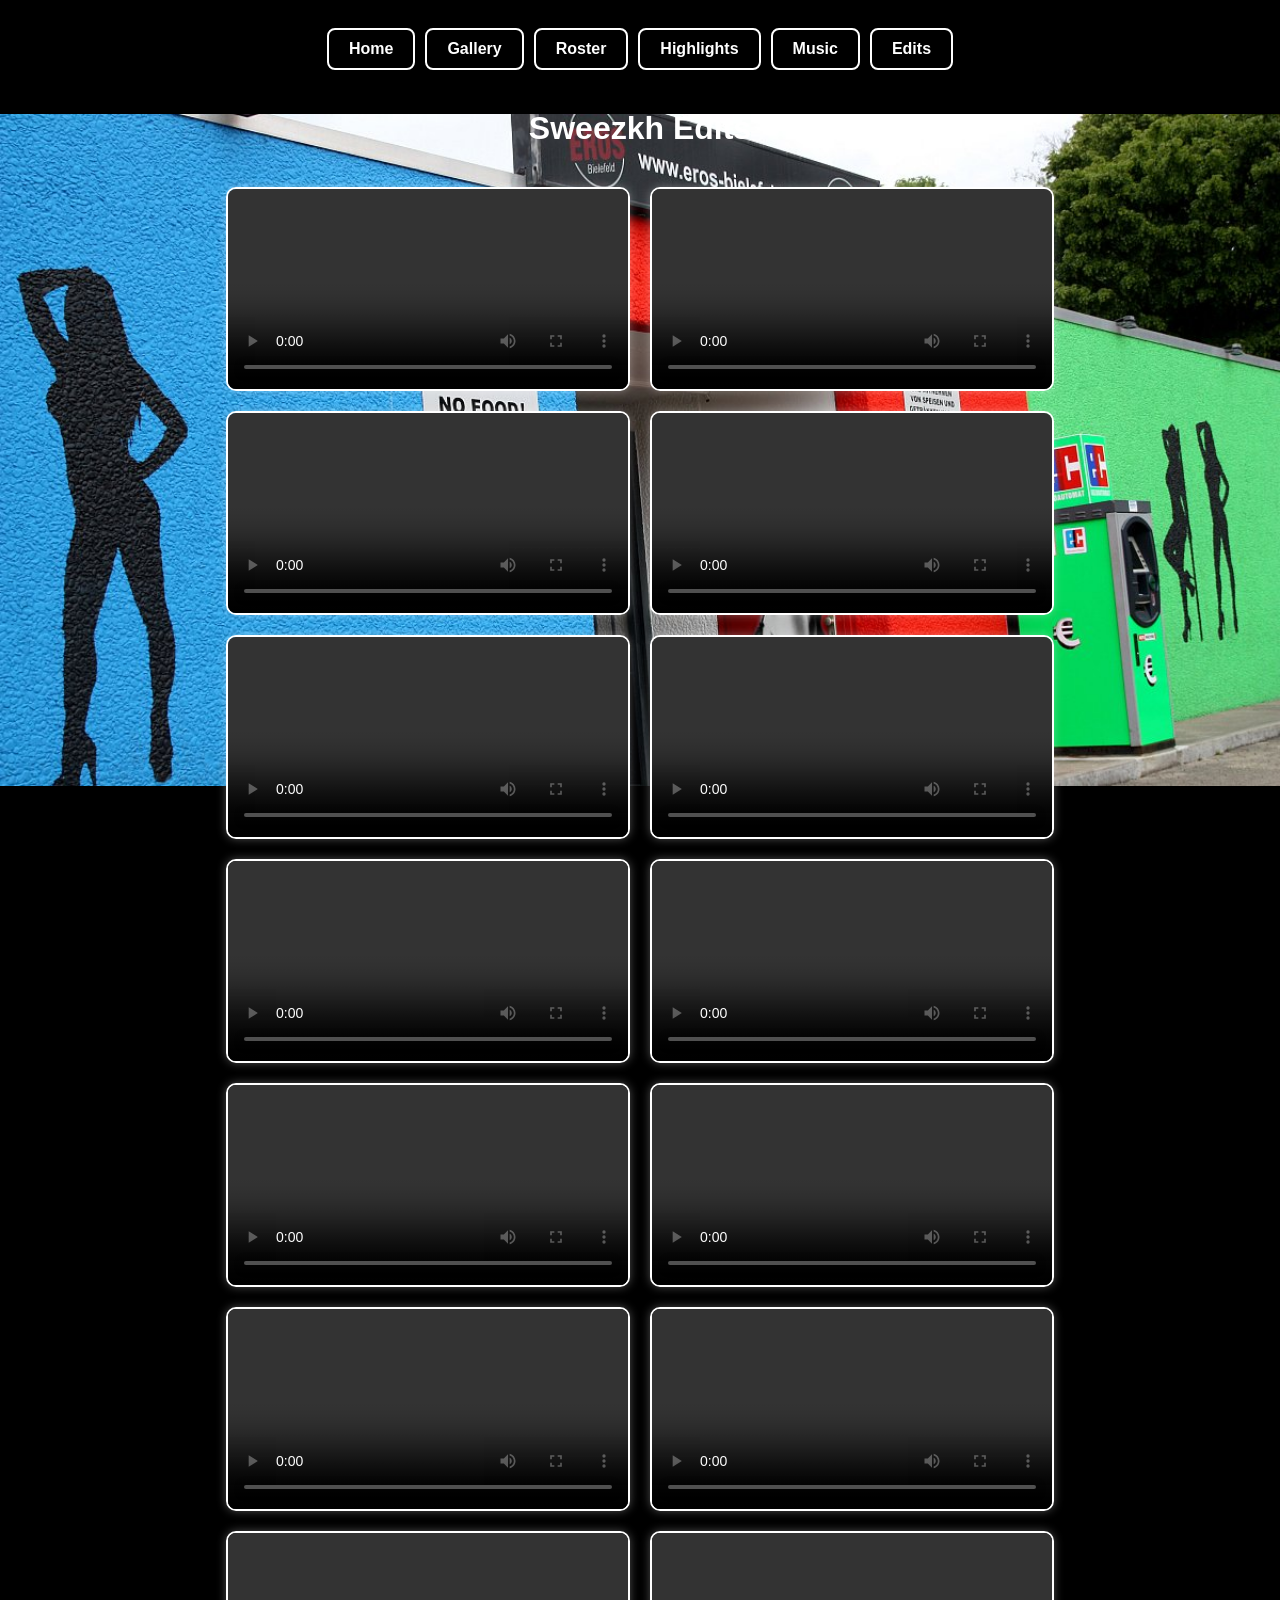
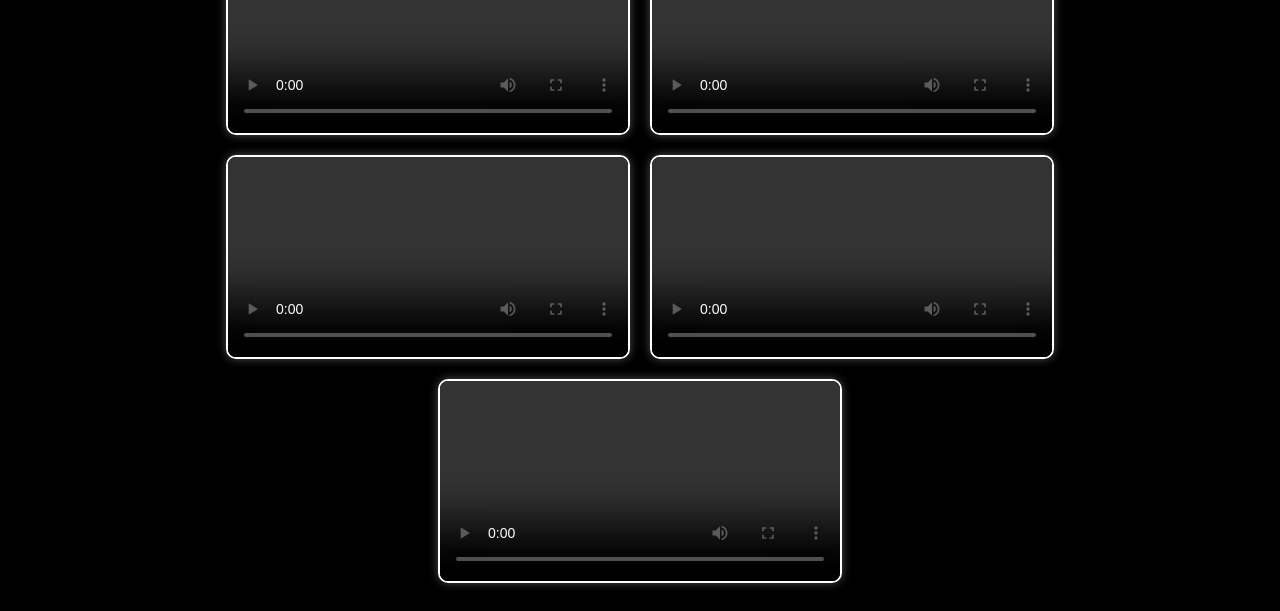
==== edits.html @ 9ac283ba "Added edits" ====
<!DOCTYPE html>
<html lang="en">
<head>
  <meta charset="UTF-8" />
  <title>Sweezkh Edits</title>
  <link rel="icon" type="image/png" href="images/favicon.png" />
  <style>
    body {
    font-family: Arial, sans-serif;
    background: url('images/bg.jpg') no-repeat center center fixed;
    background-size: contain;
    background-color: black; /* Fills the rest of the space if image doesn't cover full area */
    color: white;
    display: flex;
    flex-direction: column;
    align-items: center;
    min-height: 100vh;
    }


    nav {
      display: flex;
      justify-content: center;
      flex-wrap: wrap;
      gap: 10px;
      padding: 20px;
    }

    nav a {
      text-decoration: none;
      background-color: rgba(0, 0, 0, 0.5);
      color: white;
      padding: 10px 20px;
      border-radius: 8px;
      font-weight: bold;
      border: 2px solid white;
      transition: background-color 0.3s;
    }

    nav a:hover {
      background-color: rgba(255, 255, 255, 0.2);
    }

    h1 {
      margin: 20px;
    }

    .grid {
      display: flex;
      flex-wrap: wrap;
      justify-content: center;
      gap: 20px;
      padding: 20px;
    }

    .grid video {
      width: 100%;
      max-width: 400px;
      border-radius: 10px;
      border: 2px solid white;
      box-shadow: 0 0 10px rgba(255, 255, 255, 0.3);
    }
  </style>
</head>
<body>

  <nav>
    <a href="index.html">Home</a>
    <a href="gallery.html">Gallery</a>
    <a href="roster.html">Roster</a>
    <a href="highlights.html">Highlights</a>
    <a href="music.html">Music</a>
    <a href="edits.html" class="active">Edits</a>
  </nav>

  <h1>Sweezkh Edits</h1>

  <div class="grid">
    <video src="edits/sweezkhpeek.mp4" controls></video>
    <video src="edits/tolpi.mp4" controls></video>
    <video src="edits/train.mp4" controls></video>
    <video src="edits/uff.mp4" controls></video>
    <video src="edits/villain.mp4" controls></video>
    <video src="edits/wow.mp4" controls></video>
    <video src="edits/777.mp4" controls></video>
    <video src="edits/allah.mp4" controls></video>
    <video src="edits/aura.mp4" controls></video>
    <video src="edits/family.mp4" controls></video>
    <video src="edits/glowup.mp4" controls></video>
    <video src="edits/magic.mp4" controls></video>
    <video src="edits/memories.mp4" controls></video>
    <video src="edits/museum.mp4" controls></video>
    <video src="edits/narik.mp4" controls></video>
    <video src="edits/neozhid.mp4" controls></video>
    <video src="edits/sike.mp4" controls></video>
  </div>

</body>
</html>
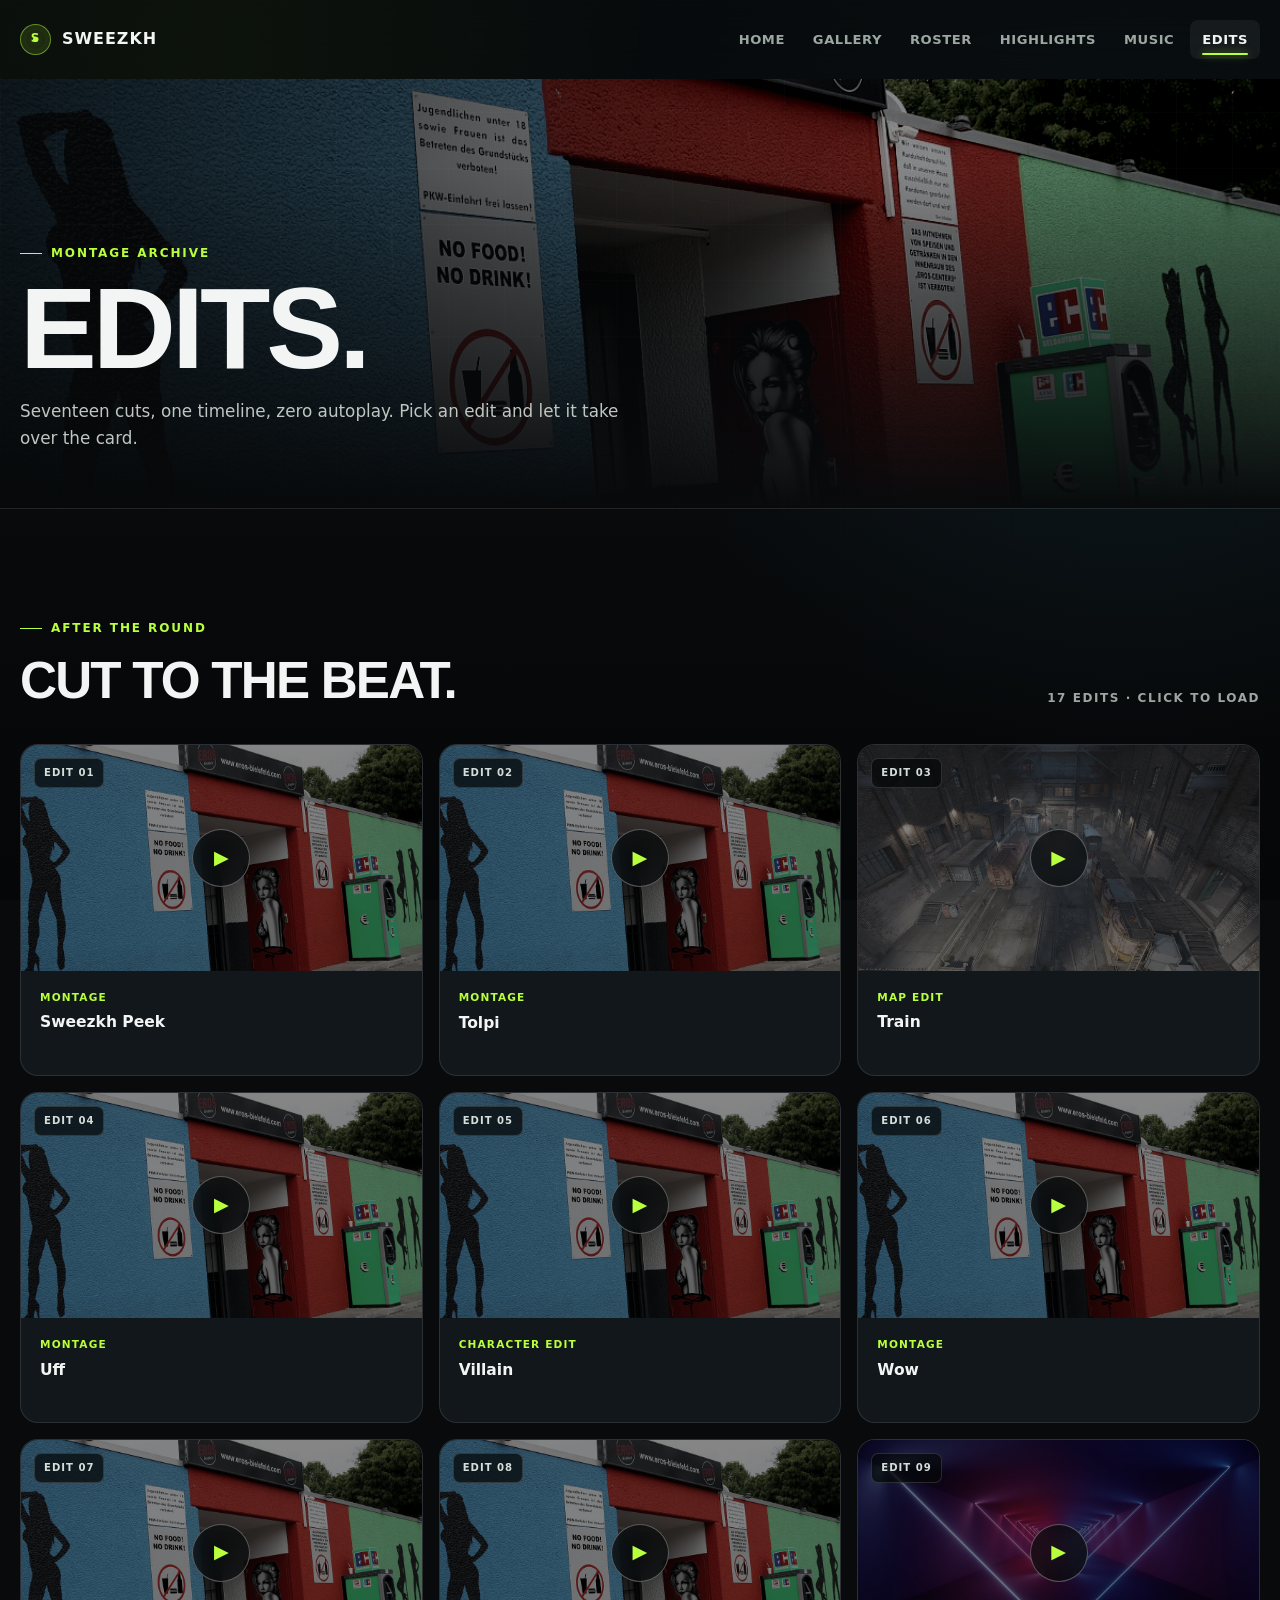
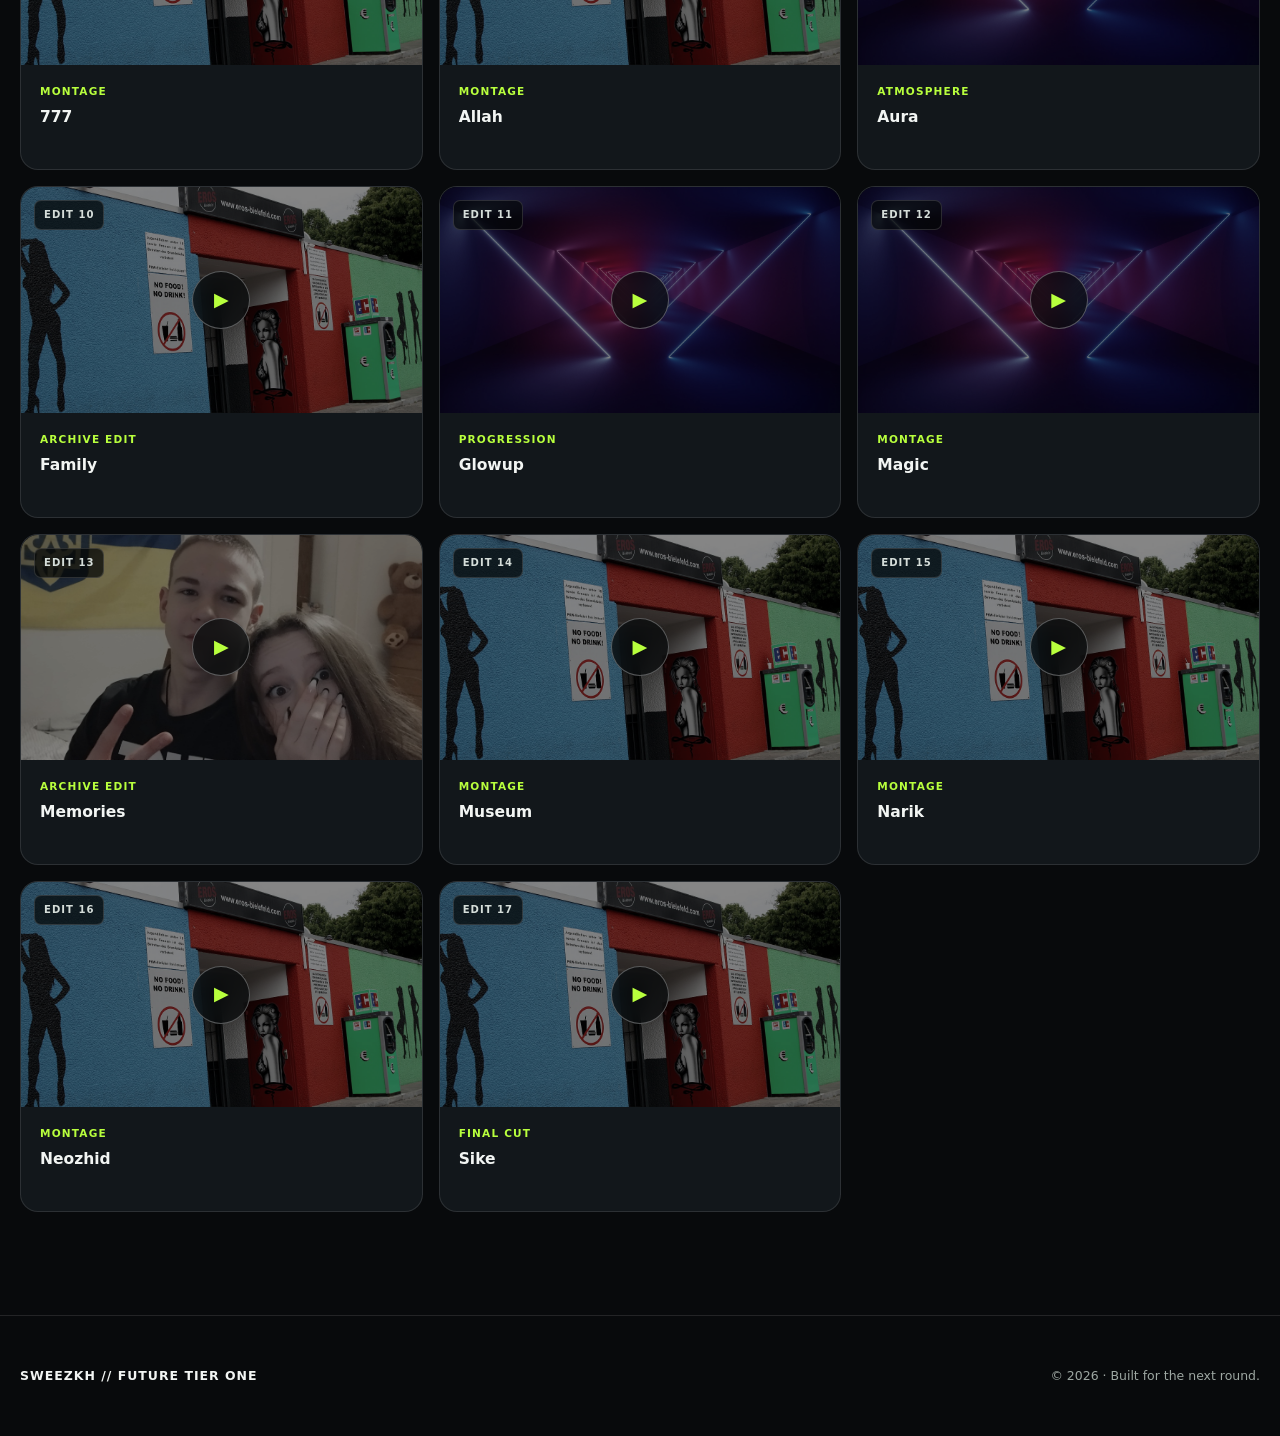
==== commit 885c7ec6: "Redesign Sweezkh website" ====
--- a/edits.html
+++ b/edits.html
@@ -1,99 +1,48 @@
-<!DOCTYPE html>
+<!doctype html>
 <html lang="en">
 <head>
-  <meta charset="UTF-8" />
-  <title>Sweezkh Edits</title>
-  <link rel="icon" type="image/png" href="images/favicon.png" />
-  <style>
-    body {
-    font-family: Arial, sans-serif;
-    background: url('images/bg.jpg') no-repeat center center fixed;
-    background-size: contain;
-    background-color: black; /* Fills the rest of the space if image doesn't cover full area */
-    color: white;
-    display: flex;
-    flex-direction: column;
-    align-items: center;
-    min-height: 100vh;
-    }
+  <meta charset="utf-8">
+  <meta name="viewport" content="width=device-width, initial-scale=1">
+  <title>Edits — Sweezkh</title>
+  <meta name="description" content="The Sweezkh montage archive: seventeen CS2 and lifestyle edits, loaded only when you press play.">
+  <meta name="theme-color" content="#080a0c">
+  <meta property="og:type" content="website"><meta property="og:title" content="Edits — Sweezkh"><meta property="og:description" content="The montage archive, cut with its own rhythm."><meta property="og:url" content="https://sweezkh.pp.ua/edits.html"><meta property="og:image" content="https://sweezkh.pp.ua/images/bg.jpg">
+  <link rel="canonical" href="https://sweezkh.pp.ua/edits.html">
+  <link rel="icon" type="image/png" href="images/favicon.png">
+  <link rel="stylesheet" href="assets/css/styles.css">
+  <script src="assets/js/main.js" defer></script>
+</head>
+<body data-page="edits">
+  <a class="skip-link" href="#main-content">Skip to content</a>
+  <header class="site-header"><nav class="nav-shell" aria-label="Primary navigation"><a class="brand" href="index.html" aria-label="Sweezkh home"><span class="brand-mark" aria-hidden="true">S</span><span>Sweezkh</span></a><button class="menu-toggle" type="button" aria-expanded="false" aria-controls="primary-menu" aria-label="Toggle navigation"><span></span><span></span><span></span></button><ul class="nav-links" id="primary-menu"><li><a href="index.html">Home</a></li><li><a href="gallery.html">Gallery</a></li><li><a href="roster.html">Roster</a></li><li><a href="highlights.html">Highlights</a></li><li><a href="music.html">Music</a></li><li><a href="edits.html" aria-current="page">Edits</a></li></ul></nav></header>
 
-
-    nav {
-      display: flex;
-      justify-content: center;
-      flex-wrap: wrap;
-      gap: 10px;
-      padding: 20px;
-    }
-
-    nav a {
-      text-decoration: none;
-      background-color: rgba(0, 0, 0, 0.5);
-      color: white;
-      padding: 10px 20px;
-      border-radius: 8px;
-      font-weight: bold;
-      border: 2px solid white;
-      transition: background-color 0.3s;
-    }
-
-    nav a:hover {
-      background-color: rgba(255, 255, 255, 0.2);
-    }
-
-    h1 {
-      margin: 20px;
-    }
-
-    .grid {
-      display: flex;
-      flex-wrap: wrap;
-      justify-content: center;
-      gap: 20px;
-      padding: 20px;
-    }
-
-    .grid video {
-      width: 100%;
-      max-width: 400px;
-      border-radius: 10px;
-      border: 2px solid white;
-      box-shadow: 0 0 10px rgba(255, 255, 255, 0.3);
-    }
-  </style>
-</head>
-<body>
-
-  <nav>
-    <a href="index.html">Home</a>
-    <a href="gallery.html">Gallery</a>
-    <a href="roster.html">Roster</a>
-    <a href="highlights.html">Highlights</a>
-    <a href="music.html">Music</a>
-    <a href="edits.html" class="active">Edits</a>
-  </nav>
-
-  <h1>Sweezkh Edits</h1>
-
-  <div class="grid">
-    <video src="edits/sweezkhpeek.mp4" controls></video>
-    <video src="edits/tolpi.mp4" controls></video>
-    <video src="edits/train.mp4" controls></video>
-    <video src="edits/uff.mp4" controls></video>
-    <video src="edits/villain.mp4" controls></video>
-    <video src="edits/wow.mp4" controls></video>
-    <video src="edits/777.mp4" controls></video>
-    <video src="edits/allah.mp4" controls></video>
-    <video src="edits/aura.mp4" controls></video>
-    <video src="edits/family.mp4" controls></video>
-    <video src="edits/glowup.mp4" controls></video>
-    <video src="edits/magic.mp4" controls></video>
-    <video src="edits/memories.mp4" controls></video>
-    <video src="edits/museum.mp4" controls></video>
-    <video src="edits/narik.mp4" controls></video>
-    <video src="edits/neozhid.mp4" controls></video>
-    <video src="edits/sike.mp4" controls></video>
-  </div>
-
+  <main id="main-content">
+    <header class="page-hero"><div class="page-hero-inner reveal"><p class="eyebrow">Montage archive</p><h1 class="page-title">Edits.</h1><p class="page-summary">Seventeen cuts, one timeline, zero autoplay. Pick an edit and let it take over the card.</p></div></header>
+    <section class="section">
+      <div class="container">
+        <div class="section-topline reveal"><div><p class="eyebrow">After the round</p><h2>Cut to the beat.</h2></div><span class="count-label">17 edits · click to load</span></div>
+        <div class="media-grid reveal">
+          <article class="media-card"><button class="video-launch" type="button" data-video="edits/sweezkhpeek.mp4" aria-label="Play Sweezkh Peek"><img src="images/bg.jpg" alt="Sweezkh edit preview" width="1200" height="630" loading="lazy"><span class="video-label">Edit 01</span><span class="play-icon" aria-hidden="true">▶</span></button><div class="media-meta"><span>Montage</span><h2>Sweezkh Peek</h2></div></article>
+          <article class="media-card"><button class="video-launch" type="button" data-video="edits/tolpi.mp4" aria-label="Play Tolpi"><img src="images/bg.jpg" alt="Sweezkh edit preview" width="1200" height="630" loading="lazy"><span class="video-label">Edit 02</span><span class="play-icon" aria-hidden="true">▶</span></button><div class="media-meta"><span>Montage</span><h2>Tolpi</h2></div></article>
+          <article class="media-card"><button class="video-launch" type="button" data-video="edits/train.mp4" aria-label="Play Train"><img src="images/train.png" alt="Train map edit preview" width="1600" height="900" loading="lazy"><span class="video-label">Edit 03</span><span class="play-icon" aria-hidden="true">▶</span></button><div class="media-meta"><span>Map edit</span><h2>Train</h2></div></article>
+          <article class="media-card"><button class="video-launch" type="button" data-video="edits/uff.mp4" aria-label="Play Uff"><img src="images/bg.jpg" alt="Sweezkh edit preview" width="1200" height="630" loading="lazy"><span class="video-label">Edit 04</span><span class="play-icon" aria-hidden="true">▶</span></button><div class="media-meta"><span>Montage</span><h2>Uff</h2></div></article>
+          <article class="media-card"><button class="video-launch" type="button" data-video="edits/villain.mp4" aria-label="Play Villain"><img src="images/bg.jpg" alt="Sweezkh edit preview" width="1200" height="630" loading="lazy"><span class="video-label">Edit 05</span><span class="play-icon" aria-hidden="true">▶</span></button><div class="media-meta"><span>Character edit</span><h2>Villain</h2></div></article>
+          <article class="media-card"><button class="video-launch" type="button" data-video="edits/wow.mp4" aria-label="Play Wow"><img src="images/bg.jpg" alt="Sweezkh edit preview" width="1200" height="630" loading="lazy"><span class="video-label">Edit 06</span><span class="play-icon" aria-hidden="true">▶</span></button><div class="media-meta"><span>Montage</span><h2>Wow</h2></div></article>
+          <article class="media-card"><button class="video-launch" type="button" data-video="edits/777.mp4" aria-label="Play 777"><img src="images/bg.jpg" alt="Sweezkh edit preview" width="1200" height="630" loading="lazy"><span class="video-label">Edit 07</span><span class="play-icon" aria-hidden="true">▶</span></button><div class="media-meta"><span>Montage</span><h2>777</h2></div></article>
+          <article class="media-card"><button class="video-launch" type="button" data-video="edits/allah.mp4" aria-label="Play Allah"><img src="images/bg.jpg" alt="Sweezkh edit preview" width="1200" height="630" loading="lazy"><span class="video-label">Edit 08</span><span class="play-icon" aria-hidden="true">▶</span></button><div class="media-meta"><span>Montage</span><h2>Allah</h2></div></article>
+          <article class="media-card"><button class="video-launch" type="button" data-video="edits/aura.mp4" aria-label="Play Aura"><img src="images/neon.jpg" alt="Neon edit preview" width="2560" height="1440" loading="lazy"><span class="video-label">Edit 09</span><span class="play-icon" aria-hidden="true">▶</span></button><div class="media-meta"><span>Atmosphere</span><h2>Aura</h2></div></article>
+          <article class="media-card"><button class="video-launch" type="button" data-video="edits/family.mp4" aria-label="Play Family"><img src="images/bg.jpg" alt="Sweezkh edit preview" width="1200" height="630" loading="lazy"><span class="video-label">Edit 10</span><span class="play-icon" aria-hidden="true">▶</span></button><div class="media-meta"><span>Archive edit</span><h2>Family</h2></div></article>
+          <article class="media-card"><button class="video-launch" type="button" data-video="edits/glowup.mp4" aria-label="Play Glowup"><img src="images/neon.jpg" alt="Neon edit preview" width="2560" height="1440" loading="lazy"><span class="video-label">Edit 11</span><span class="play-icon" aria-hidden="true">▶</span></button><div class="media-meta"><span>Progression</span><h2>Glowup</h2></div></article>
+          <article class="media-card"><button class="video-launch" type="button" data-video="edits/magic.mp4" aria-label="Play Magic"><img src="images/neon.jpg" alt="Neon edit preview" width="2560" height="1440" loading="lazy"><span class="video-label">Edit 12</span><span class="play-icon" aria-hidden="true">▶</span></button><div class="media-meta"><span>Montage</span><h2>Magic</h2></div></article>
+          <article class="media-card"><button class="video-launch" type="button" data-video="edits/memories.mp4" aria-label="Play Memories"><img src="images/sweezkh.jpg" alt="Sweezkh memories edit preview" width="4608" height="2072" loading="lazy"><span class="video-label">Edit 13</span><span class="play-icon" aria-hidden="true">▶</span></button><div class="media-meta"><span>Archive edit</span><h2>Memories</h2></div></article>
+          <article class="media-card"><button class="video-launch" type="button" data-video="edits/museum.mp4" aria-label="Play Museum"><img src="images/bg.jpg" alt="Sweezkh edit preview" width="1200" height="630" loading="lazy"><span class="video-label">Edit 14</span><span class="play-icon" aria-hidden="true">▶</span></button><div class="media-meta"><span>Montage</span><h2>Museum</h2></div></article>
+          <article class="media-card"><button class="video-launch" type="button" data-video="edits/narik.mp4" aria-label="Play Narik"><img src="images/bg.jpg" alt="Sweezkh edit preview" width="1200" height="630" loading="lazy"><span class="video-label">Edit 15</span><span class="play-icon" aria-hidden="true">▶</span></button><div class="media-meta"><span>Montage</span><h2>Narik</h2></div></article>
+          <article class="media-card"><button class="video-launch" type="button" data-video="edits/neozhid.mp4" aria-label="Play Neozhid"><img src="images/bg.jpg" alt="Sweezkh edit preview" width="1200" height="630" loading="lazy"><span class="video-label">Edit 16</span><span class="play-icon" aria-hidden="true">▶</span></button><div class="media-meta"><span>Montage</span><h2>Neozhid</h2></div></article>
+          <article class="media-card"><button class="video-launch" type="button" data-video="edits/sike.mp4" aria-label="Play Sike"><img src="images/bg.jpg" alt="Sweezkh edit preview" width="1200" height="630" loading="lazy"><span class="video-label">Edit 17</span><span class="play-icon" aria-hidden="true">▶</span></button><div class="media-meta"><span>Final cut</span><h2>Sike</h2></div></article>
+        </div>
+      </div>
+    </section>
+  </main>
+  <footer class="site-footer"><div class="footer-inner"><span class="footer-tag">Sweezkh // Future tier one</span><span>© <span data-year>2026</span> · Built for the next round.</span></div></footer>
 </body>
 </html>
--- a/assets/css/styles.css
+++ b/assets/css/styles.css
@@ -0,0 +1,1542 @@
+:root {
+  --bg: #080a0c;
+  --bg-elevated: #0f1317;
+  --panel: rgba(16, 21, 25, 0.78);
+  --panel-solid: #12171b;
+  --text: #f2f5f3;
+  --muted: #9da7a2;
+  --line: rgba(255, 255, 255, 0.11);
+  --accent: #b8ff3d;
+  --accent-strong: #d3ff82;
+  --cyan: #52d8ff;
+  --danger: #ff5c68;
+  --radius-sm: 10px;
+  --radius: 18px;
+  --radius-lg: 28px;
+  --shadow: 0 24px 80px rgba(0, 0, 0, 0.36);
+  --max-width: 1240px;
+  --header-height: 78px;
+}
+
+*,
+*::before,
+*::after {
+  box-sizing: border-box;
+}
+
+html {
+  color-scheme: dark;
+  scroll-behavior: smooth;
+  scrollbar-color: var(--accent) var(--bg);
+}
+
+body {
+  margin: 0;
+  min-width: 0;
+  min-height: 100vh;
+  overflow-x: hidden;
+  background: var(--bg);
+  color: var(--text);
+  font-family: Inter, ui-sans-serif, system-ui, -apple-system, BlinkMacSystemFont, "Segoe UI", sans-serif;
+  line-height: 1.6;
+  text-rendering: optimizeLegibility;
+}
+
+body::before {
+  position: fixed;
+  inset: 0;
+  z-index: -2;
+  background:
+    radial-gradient(circle at 16% 5%, rgba(184, 255, 61, 0.12), transparent 28rem),
+    radial-gradient(circle at 88% 30%, rgba(82, 216, 255, 0.08), transparent 31rem),
+    linear-gradient(180deg, #0b0e10 0%, #080a0c 55%, #050607 100%);
+  content: "";
+}
+
+body::after {
+  position: fixed;
+  inset: 0;
+  z-index: -1;
+  pointer-events: none;
+  background-image:
+    linear-gradient(rgba(255, 255, 255, 0.018) 1px, transparent 1px),
+    linear-gradient(90deg, rgba(255, 255, 255, 0.018) 1px, transparent 1px);
+  background-size: 56px 56px;
+  mask-image: linear-gradient(to bottom, black, transparent 85%);
+  content: "";
+}
+
+img,
+video,
+iframe {
+  display: block;
+  max-width: 100%;
+}
+
+button,
+a {
+  -webkit-tap-highlight-color: transparent;
+}
+
+button,
+input {
+  font: inherit;
+}
+
+button {
+  color: inherit;
+}
+
+a {
+  color: inherit;
+}
+
+::selection {
+  background: var(--accent);
+  color: #081000;
+}
+
+:focus-visible {
+  outline: 3px solid var(--accent);
+  outline-offset: 4px;
+}
+
+.skip-link {
+  position: fixed;
+  top: 10px;
+  left: 10px;
+  z-index: 1000;
+  padding: 10px 14px;
+  border-radius: var(--radius-sm);
+  background: var(--accent);
+  color: #071000;
+  font-weight: 800;
+  transform: translateY(-150%);
+}
+
+.skip-link:focus {
+  transform: translateY(0);
+}
+
+.site-header {
+  position: sticky;
+  top: 0;
+  z-index: 100;
+  border-bottom: 1px solid transparent;
+  background: rgba(8, 10, 12, 0.72);
+  backdrop-filter: blur(18px) saturate(1.35);
+  transition: border-color 180ms ease, background-color 180ms ease;
+}
+
+.site-header.is-scrolled {
+  border-bottom-color: var(--line);
+  background: rgba(8, 10, 12, 0.92);
+}
+
+.nav-shell {
+  width: min(calc(100% - 32px), var(--max-width));
+  min-height: var(--header-height);
+  margin: 0 auto;
+  display: flex;
+  align-items: center;
+  justify-content: space-between;
+  gap: 28px;
+}
+
+.brand {
+  display: inline-flex;
+  align-items: center;
+  gap: 11px;
+  text-decoration: none;
+  font-size: 1rem;
+  font-weight: 900;
+  letter-spacing: 0.06em;
+  text-transform: uppercase;
+  white-space: nowrap;
+}
+
+.brand-mark {
+  position: relative;
+  width: 31px;
+  aspect-ratio: 1;
+  display: grid;
+  place-items: center;
+  border: 1px solid rgba(184, 255, 61, 0.5);
+  border-radius: 50%;
+  background: rgba(184, 255, 61, 0.08);
+  color: var(--accent);
+  box-shadow: inset 0 0 0 5px rgba(184, 255, 61, 0.04);
+  font-size: 0.75rem;
+}
+
+.brand-mark::after {
+  position: absolute;
+  width: 5px;
+  height: 5px;
+  border-radius: 50%;
+  background: var(--accent);
+  box-shadow: 0 0 14px var(--accent);
+  content: "";
+}
+
+.nav-links {
+  display: flex;
+  align-items: center;
+  gap: 4px;
+  margin: 0;
+  padding: 0;
+  list-style: none;
+}
+
+.nav-links a {
+  position: relative;
+  display: block;
+  padding: 9px 12px;
+  border-radius: 8px;
+  color: var(--muted);
+  font-size: 0.82rem;
+  font-weight: 750;
+  letter-spacing: 0.04em;
+  text-decoration: none;
+  text-transform: uppercase;
+  transition: color 160ms ease, background-color 160ms ease;
+}
+
+.nav-links a:hover,
+.nav-links a[aria-current="page"] {
+  background: rgba(255, 255, 255, 0.055);
+  color: var(--text);
+}
+
+.nav-links a[aria-current="page"]::after {
+  position: absolute;
+  right: 12px;
+  bottom: 4px;
+  left: 12px;
+  height: 2px;
+  border-radius: 99px;
+  background: var(--accent);
+  box-shadow: 0 0 9px rgba(184, 255, 61, 0.55);
+  content: "";
+}
+
+.menu-toggle {
+  display: none;
+  width: 44px;
+  height: 44px;
+  padding: 0;
+  border: 1px solid var(--line);
+  border-radius: 12px;
+  background: rgba(255, 255, 255, 0.04);
+  cursor: pointer;
+}
+
+.menu-toggle span {
+  display: block;
+  width: 18px;
+  height: 2px;
+  margin: 4px auto;
+  border-radius: 4px;
+  background: currentColor;
+  transition: transform 180ms ease, opacity 180ms ease;
+}
+
+.menu-toggle[aria-expanded="true"] span:first-child {
+  transform: translateY(6px) rotate(45deg);
+}
+
+.menu-toggle[aria-expanded="true"] span:nth-child(2) {
+  opacity: 0;
+}
+
+.menu-toggle[aria-expanded="true"] span:last-child {
+  transform: translateY(-6px) rotate(-45deg);
+}
+
+main {
+  min-height: calc(100vh - var(--header-height));
+}
+
+.container {
+  width: min(calc(100% - 32px), var(--max-width));
+  margin-inline: auto;
+}
+
+.section {
+  padding-block: clamp(64px, 8vw, 112px);
+}
+
+.section--tight {
+  padding-block: clamp(46px, 6vw, 76px);
+}
+
+.eyebrow {
+  display: inline-flex;
+  align-items: center;
+  gap: 9px;
+  margin: 0 0 16px;
+  color: var(--accent);
+  font-size: 0.75rem;
+  font-weight: 850;
+  letter-spacing: 0.16em;
+  text-transform: uppercase;
+}
+
+.eyebrow::before {
+  width: 22px;
+  height: 1px;
+  background: currentColor;
+  content: "";
+}
+
+h1,
+h2,
+h3,
+p {
+  margin-top: 0;
+}
+
+h1,
+h2,
+h3 {
+  line-height: 1.05;
+}
+
+h1,
+h2 {
+  font-family: "Arial Narrow", "Roboto Condensed", Impact, sans-serif;
+  font-weight: 900;
+  letter-spacing: -0.035em;
+  text-transform: uppercase;
+}
+
+h2 {
+  margin-bottom: 20px;
+  font-size: clamp(2.2rem, 5vw, 4.8rem);
+}
+
+h3 {
+  margin-bottom: 10px;
+  font-size: 1.15rem;
+}
+
+.lede {
+  max-width: 680px;
+  margin-bottom: 0;
+  color: var(--muted);
+  font-size: clamp(1rem, 1.7vw, 1.2rem);
+}
+
+.button {
+  display: inline-flex;
+  min-height: 48px;
+  align-items: center;
+  justify-content: center;
+  gap: 9px;
+  padding: 12px 18px;
+  border: 1px solid var(--accent);
+  border-radius: 11px;
+  background: var(--accent);
+  color: #071000;
+  font-size: 0.83rem;
+  font-weight: 850;
+  letter-spacing: 0.055em;
+  text-decoration: none;
+  text-transform: uppercase;
+  transition: transform 170ms ease, box-shadow 170ms ease, background-color 170ms ease;
+}
+
+.button:hover {
+  box-shadow: 0 10px 35px rgba(184, 255, 61, 0.2);
+  transform: translateY(-2px);
+}
+
+.button--ghost {
+  border-color: var(--line);
+  background: rgba(255, 255, 255, 0.035);
+  color: var(--text);
+}
+
+.button--ghost:hover {
+  border-color: rgba(255, 255, 255, 0.28);
+  box-shadow: none;
+}
+
+.hero {
+  position: relative;
+  min-height: min(840px, calc(100vh - var(--header-height)));
+  display: grid;
+  align-items: end;
+  overflow: hidden;
+}
+
+.hero::before {
+  position: absolute;
+  inset: 0;
+  z-index: -2;
+  background:
+    linear-gradient(90deg, rgba(5, 7, 8, 0.93) 0%, rgba(5, 7, 8, 0.63) 48%, rgba(5, 7, 8, 0.24) 78%),
+    linear-gradient(0deg, var(--bg) 0%, transparent 40%),
+    url("../../images/neon.jpg") center 36% / cover no-repeat;
+  filter: saturate(0.65) contrast(1.07);
+  content: "";
+}
+
+.hero::after {
+  position: absolute;
+  inset: auto 0 0;
+  z-index: -1;
+  height: 45%;
+  background: linear-gradient(transparent, var(--bg));
+  content: "";
+}
+
+.hero-inner {
+  width: min(calc(100% - 32px), var(--max-width));
+  margin: 0 auto;
+  padding: clamp(78px, 12vw, 160px) 0 58px;
+}
+
+.hero-grid {
+  display: grid;
+  grid-template-columns: minmax(0, 1fr) minmax(270px, 340px);
+  align-items: end;
+  gap: clamp(40px, 7vw, 100px);
+}
+
+.hero-title {
+  max-width: 840px;
+  margin: 0 0 25px;
+  font-size: clamp(4.1rem, 11vw, 10rem);
+  line-height: 0.76;
+}
+
+.hero-title .outline {
+  display: block;
+  color: transparent;
+  -webkit-text-stroke: 1px rgba(255, 255, 255, 0.48);
+}
+
+.hero-copy {
+  max-width: 600px;
+  margin-bottom: 32px;
+  color: #c7ceca;
+  font-size: clamp(1rem, 1.4vw, 1.15rem);
+}
+
+.hero-actions {
+  display: flex;
+  flex-wrap: wrap;
+  gap: 11px;
+}
+
+.player-card {
+  position: relative;
+  padding: 12px;
+  border: 1px solid rgba(255, 255, 255, 0.16);
+  border-radius: var(--radius-lg);
+  background: rgba(10, 13, 15, 0.62);
+  box-shadow: var(--shadow);
+  backdrop-filter: blur(14px);
+  transform: rotate(1.4deg);
+}
+
+.player-card img {
+  width: 100%;
+  height: clamp(360px, 55vh, 460px);
+  aspect-ratio: 4 / 5;
+  border-radius: calc(var(--radius-lg) - 8px);
+  object-fit: cover;
+  object-position: 48% center;
+  filter: saturate(0.75) contrast(1.08);
+}
+
+.player-card-meta {
+  position: absolute;
+  right: 22px;
+  bottom: 22px;
+  left: 22px;
+  display: flex;
+  align-items: center;
+  justify-content: space-between;
+  gap: 12px;
+  padding: 12px 14px;
+  border: 1px solid rgba(255, 255, 255, 0.14);
+  border-radius: 12px;
+  background: rgba(7, 9, 10, 0.82);
+  backdrop-filter: blur(12px);
+}
+
+.player-card-meta strong {
+  font-size: 0.82rem;
+  letter-spacing: 0.08em;
+  text-transform: uppercase;
+}
+
+.status {
+  display: inline-flex;
+  align-items: center;
+  gap: 7px;
+  color: var(--muted);
+  font-size: 0.7rem;
+  font-weight: 800;
+  letter-spacing: 0.08em;
+  text-transform: uppercase;
+}
+
+.status::before {
+  width: 7px;
+  height: 7px;
+  border-radius: 50%;
+  background: var(--accent);
+  box-shadow: 0 0 12px rgba(184, 255, 61, 0.75);
+  content: "";
+}
+
+.fact-strip {
+  display: grid;
+  grid-template-columns: repeat(3, 1fr);
+  border-block: 1px solid var(--line);
+}
+
+.fact {
+  padding: 28px clamp(18px, 3vw, 36px);
+  border-right: 1px solid var(--line);
+}
+
+.fact:last-child {
+  border-right: 0;
+}
+
+.fact span {
+  display: block;
+  margin-bottom: 4px;
+  color: var(--muted);
+  font-size: 0.68rem;
+  font-weight: 800;
+  letter-spacing: 0.13em;
+  text-transform: uppercase;
+}
+
+.fact strong {
+  font-family: "Arial Narrow", "Roboto Condensed", Impact, sans-serif;
+  font-size: clamp(1.45rem, 3vw, 2.4rem);
+  letter-spacing: -0.02em;
+  text-transform: uppercase;
+}
+
+.story-grid {
+  display: grid;
+  grid-template-columns: 0.75fr 1.25fr;
+  gap: clamp(40px, 8vw, 120px);
+}
+
+.story-grid .section-heading {
+  position: sticky;
+  top: calc(var(--header-height) + 36px);
+  align-self: start;
+}
+
+.story-copy {
+  padding-top: 8px;
+}
+
+.story-copy p {
+  color: #bac3be;
+  font-size: clamp(1rem, 1.45vw, 1.14rem);
+}
+
+.story-copy p:first-child::first-letter {
+  float: left;
+  margin: 8px 10px 0 0;
+  color: var(--accent);
+  font-family: "Arial Narrow", Impact, sans-serif;
+  font-size: 4rem;
+  font-weight: 900;
+  line-height: 0.7;
+}
+
+.feature-grid {
+  display: grid;
+  grid-template-columns: 1.45fr 0.55fr;
+  gap: 16px;
+}
+
+.feature-card,
+.glass-card {
+  position: relative;
+  overflow: hidden;
+  border: 1px solid var(--line);
+  border-radius: var(--radius);
+  background: var(--panel);
+  box-shadow: var(--shadow);
+}
+
+.feature-card {
+  min-height: 520px;
+  display: flex;
+  align-items: flex-end;
+  text-decoration: none;
+}
+
+.feature-card img {
+  position: absolute;
+  inset: 0;
+  width: 100%;
+  height: 100%;
+  object-fit: cover;
+  filter: saturate(0.8) brightness(0.76);
+  transition: transform 500ms cubic-bezier(0.2, 0.7, 0.2, 1), filter 300ms ease;
+}
+
+.feature-card::after {
+  position: absolute;
+  inset: 35% 0 0;
+  background: linear-gradient(transparent, rgba(4, 6, 7, 0.96));
+  content: "";
+}
+
+.feature-card:hover img {
+  filter: saturate(0.95) brightness(0.83);
+  transform: scale(1.035);
+}
+
+.feature-content {
+  position: relative;
+  z-index: 1;
+  padding: clamp(24px, 4vw, 42px);
+}
+
+.feature-content h3 {
+  max-width: 560px;
+  margin-bottom: 10px;
+  font-family: "Arial Narrow", Impact, sans-serif;
+  font-size: clamp(2rem, 4vw, 4rem);
+  letter-spacing: -0.03em;
+  text-transform: uppercase;
+}
+
+.feature-content p {
+  max-width: 520px;
+  margin-bottom: 0;
+  color: #c3cbc7;
+}
+
+.mini-stack {
+  display: grid;
+  gap: 16px;
+}
+
+.mini-card {
+  min-height: 252px;
+  padding: 26px;
+  display: flex;
+  flex-direction: column;
+  justify-content: space-between;
+  border: 1px solid var(--line);
+  border-radius: var(--radius);
+  background: linear-gradient(145deg, rgba(20, 26, 30, 0.92), rgba(11, 14, 16, 0.88));
+  text-decoration: none;
+  transition: border-color 180ms ease, transform 180ms ease;
+}
+
+.mini-card:hover {
+  border-color: rgba(184, 255, 61, 0.42);
+  transform: translateY(-3px);
+}
+
+.mini-card .index {
+  color: var(--accent);
+  font-size: 0.75rem;
+  font-weight: 850;
+  letter-spacing: 0.14em;
+}
+
+.mini-card h3 {
+  margin-bottom: 6px;
+  font-family: "Arial Narrow", Impact, sans-serif;
+  font-size: 1.75rem;
+  text-transform: uppercase;
+}
+
+.mini-card p {
+  margin-bottom: 0;
+  color: var(--muted);
+  font-size: 0.9rem;
+}
+
+.location-grid {
+  display: grid;
+  grid-template-columns: 0.7fr 1.3fr;
+  gap: 16px;
+}
+
+.location-photo {
+  min-height: 470px;
+}
+
+.location-photo img,
+.map-frame iframe {
+  width: 100%;
+  height: 100%;
+  object-fit: cover;
+}
+
+.location-photo img {
+  filter: grayscale(0.25) saturate(0.75);
+}
+
+.map-frame {
+  min-height: 470px;
+  overflow: hidden;
+  border: 1px solid var(--line);
+  border-radius: var(--radius);
+  background: var(--panel-solid);
+}
+
+.map-frame iframe {
+  border: 0;
+}
+
+.page-hero {
+  position: relative;
+  min-height: 430px;
+  display: flex;
+  align-items: flex-end;
+  overflow: hidden;
+  border-bottom: 1px solid var(--line);
+}
+
+.page-hero::before {
+  position: absolute;
+  inset: 0;
+  z-index: -2;
+  background-position: center;
+  background-size: cover;
+  filter: saturate(0.52) brightness(0.55) contrast(1.12);
+  content: "";
+}
+
+body[data-page="gallery"] .page-hero::before {
+  background-image: url("../../images/sweezkh.jpg");
+  background-position: center 34%;
+}
+
+body[data-page="roster"] .page-hero::before {
+  background-image: url("../../images/mirage.webp");
+}
+
+body[data-page="highlights"] .page-hero::before {
+  background-image: url("../../images/train.png");
+}
+
+body[data-page="music"] .page-hero::before {
+  background-image: url("../../images/bielefeld.jpg");
+}
+
+body[data-page="edits"] .page-hero::before {
+  background-image: url("../../images/bg.jpg");
+}
+
+.page-hero::after {
+  position: absolute;
+  inset: 0;
+  z-index: -1;
+  background:
+    linear-gradient(90deg, rgba(6, 8, 9, 0.8), transparent 70%),
+    linear-gradient(0deg, var(--bg), transparent 80%);
+  content: "";
+}
+
+.page-hero-inner {
+  width: min(calc(100% - 32px), var(--max-width));
+  margin: 0 auto;
+  padding-block: 96px 56px;
+}
+
+.page-title {
+  margin: 0;
+  font-size: clamp(3.4rem, 9vw, 7.5rem);
+  line-height: 0.86;
+}
+
+.page-summary {
+  max-width: 620px;
+  margin: 20px 0 0;
+  color: #bdc6c1;
+  font-size: 1.05rem;
+}
+
+.section-topline {
+  margin-bottom: 36px;
+  display: flex;
+  align-items: flex-end;
+  justify-content: space-between;
+  gap: 24px;
+}
+
+.section-topline h2 {
+  margin-bottom: 0;
+  font-size: clamp(2rem, 4vw, 3.8rem);
+}
+
+.count-label {
+  color: var(--muted);
+  font-size: 0.75rem;
+  font-weight: 800;
+  letter-spacing: 0.13em;
+  text-transform: uppercase;
+  white-space: nowrap;
+}
+
+.gallery-grid {
+  display: grid;
+  grid-template-columns: repeat(12, 1fr);
+  grid-auto-rows: 82px;
+  gap: 14px;
+}
+
+.gallery-item {
+  position: relative;
+  grid-column: span 4;
+  grid-row: span 4;
+  min-height: 260px;
+  padding: 0;
+  overflow: hidden;
+  border: 1px solid var(--line);
+  border-radius: var(--radius);
+  background: var(--panel-solid);
+  cursor: zoom-in;
+}
+
+.gallery-item:nth-child(1),
+.gallery-item:nth-child(8) {
+  grid-column: span 8;
+  grid-row: span 5;
+}
+
+.gallery-item:nth-child(2),
+.gallery-item:nth-child(6),
+.gallery-item:nth-child(10) {
+  grid-row: span 5;
+}
+
+.gallery-item img {
+  width: 100%;
+  height: 100%;
+  object-fit: cover;
+  transition: transform 450ms cubic-bezier(0.2, 0.7, 0.2, 1), filter 220ms ease;
+}
+
+.gallery-item:hover img {
+  filter: brightness(0.78);
+  transform: scale(1.045);
+}
+
+.gallery-item::after {
+  position: absolute;
+  right: 14px;
+  bottom: 14px;
+  width: 38px;
+  height: 38px;
+  display: grid;
+  place-items: center;
+  border: 1px solid rgba(255, 255, 255, 0.18);
+  border-radius: 50%;
+  background: rgba(7, 9, 10, 0.72);
+  color: white;
+  content: "+";
+  font-size: 1.2rem;
+  opacity: 0;
+  transform: translateY(8px);
+  transition: opacity 180ms ease, transform 180ms ease;
+}
+
+.gallery-item:hover::after {
+  opacity: 1;
+  transform: translateY(0);
+}
+
+.lightbox {
+  width: min(96vw, 1180px);
+  max-height: 94vh;
+  padding: 0;
+  overflow: visible;
+  border: 1px solid var(--line);
+  border-radius: var(--radius);
+  background: #090b0d;
+  color: var(--text);
+  box-shadow: 0 40px 120px #000;
+}
+
+.lightbox::backdrop {
+  background: rgba(2, 3, 4, 0.88);
+  backdrop-filter: blur(14px);
+}
+
+.lightbox-figure {
+  margin: 0;
+}
+
+.lightbox img {
+  width: 100%;
+  max-height: calc(94vh - 70px);
+  object-fit: contain;
+  border-radius: var(--radius) var(--radius) 0 0;
+}
+
+.lightbox figcaption {
+  min-height: 62px;
+  padding: 17px 70px 17px 20px;
+  color: var(--muted);
+  font-size: 0.84rem;
+  letter-spacing: 0.05em;
+  text-transform: uppercase;
+}
+
+.lightbox-close,
+.lightbox-nav {
+  position: absolute;
+  z-index: 2;
+  width: 44px;
+  height: 44px;
+  border: 1px solid rgba(255, 255, 255, 0.2);
+  border-radius: 50%;
+  background: rgba(7, 9, 10, 0.8);
+  color: white;
+  cursor: pointer;
+  backdrop-filter: blur(8px);
+}
+
+.lightbox-close {
+  top: 12px;
+  right: 12px;
+}
+
+.lightbox-nav {
+  top: 50%;
+  font-size: 1.35rem;
+  transform: translateY(-50%);
+}
+
+.lightbox-prev {
+  left: 12px;
+}
+
+.lightbox-next {
+  right: 12px;
+}
+
+.media-grid {
+  display: grid;
+  grid-template-columns: repeat(3, minmax(0, 1fr));
+  gap: 16px;
+}
+
+.media-card {
+  min-width: 0;
+  overflow: hidden;
+  border: 1px solid var(--line);
+  border-radius: var(--radius);
+  background: var(--panel-solid);
+  transition: border-color 180ms ease, transform 180ms ease;
+}
+
+.media-card:hover {
+  border-color: rgba(184, 255, 61, 0.35);
+  transform: translateY(-3px);
+}
+
+.video-launch,
+.video-frame {
+  position: relative;
+  width: 100%;
+  aspect-ratio: 16 / 9;
+  overflow: hidden;
+  border: 0;
+  border-radius: 0;
+  background: #050607;
+}
+
+.video-launch {
+  display: block;
+  padding: 0;
+  cursor: pointer;
+}
+
+.video-launch img {
+  width: 100%;
+  height: 100%;
+  object-fit: cover;
+  filter: saturate(0.6) brightness(0.52);
+  transition: filter 200ms ease, transform 400ms ease;
+}
+
+.media-card:hover .video-launch img {
+  filter: saturate(0.78) brightness(0.62);
+  transform: scale(1.035);
+}
+
+.play-icon {
+  position: absolute;
+  top: 50%;
+  left: 50%;
+  width: 58px;
+  height: 58px;
+  display: grid;
+  place-items: center;
+  border: 1px solid rgba(255, 255, 255, 0.3);
+  border-radius: 50%;
+  background: rgba(8, 10, 12, 0.7);
+  color: var(--accent);
+  font-size: 1.2rem;
+  transform: translate(-50%, -50%);
+  backdrop-filter: blur(10px);
+}
+
+.video-label {
+  position: absolute;
+  top: 13px;
+  left: 13px;
+  padding: 6px 9px;
+  border: 1px solid rgba(255, 255, 255, 0.14);
+  border-radius: 7px;
+  background: rgba(5, 7, 8, 0.72);
+  color: #d5ddd9;
+  font-size: 0.63rem;
+  font-weight: 850;
+  letter-spacing: 0.1em;
+  text-transform: uppercase;
+}
+
+.media-meta {
+  min-height: 104px;
+  padding: 18px 19px;
+}
+
+.media-meta span {
+  display: block;
+  margin-bottom: 7px;
+  color: var(--accent);
+  font-size: 0.66rem;
+  font-weight: 850;
+  letter-spacing: 0.11em;
+  text-transform: uppercase;
+}
+
+.media-meta h2,
+.media-meta h3 {
+  margin: 0;
+  overflow-wrap: anywhere;
+  font-family: inherit;
+  font-size: 0.97rem;
+  font-weight: 760;
+  letter-spacing: 0;
+  line-height: 1.4;
+  text-transform: none;
+}
+
+.music-list {
+  max-width: 920px;
+  margin-inline: auto;
+  display: grid;
+  gap: 14px;
+}
+
+.track-card {
+  display: grid;
+  grid-template-columns: 74px minmax(0, 1fr);
+  align-items: stretch;
+  overflow: hidden;
+  border: 1px solid var(--line);
+  border-radius: var(--radius);
+  background: var(--panel);
+}
+
+.track-number {
+  display: grid;
+  place-items: center;
+  border-right: 1px solid var(--line);
+  color: var(--accent);
+  font-family: "Arial Narrow", Impact, sans-serif;
+  font-size: 1.35rem;
+}
+
+.track-card iframe {
+  width: 100%;
+  height: 166px;
+  border: 0;
+}
+
+.roster-stage {
+  position: relative;
+  min-height: 610px;
+  display: grid;
+  grid-template-columns: 1fr minmax(280px, 430px) 1fr;
+  align-items: center;
+  gap: clamp(18px, 4vw, 54px);
+  padding: clamp(24px, 5vw, 64px);
+  overflow: hidden;
+  border: 1px solid var(--line);
+  border-radius: var(--radius-lg);
+  background:
+    radial-gradient(circle at 50% 50%, rgba(184, 255, 61, 0.09), transparent 24rem),
+    linear-gradient(135deg, rgba(19, 24, 28, 0.97), rgba(8, 10, 12, 0.96));
+}
+
+.roster-stage::before {
+  position: absolute;
+  inset: 0;
+  background-image: linear-gradient(rgba(255, 255, 255, 0.025) 1px, transparent 1px), linear-gradient(90deg, rgba(255, 255, 255, 0.025) 1px, transparent 1px);
+  background-size: 42px 42px;
+  content: "";
+}
+
+.roster-focus {
+  position: relative;
+  z-index: 1;
+}
+
+.roster-focus::before {
+  position: absolute;
+  inset: 20% -20% -6%;
+  z-index: -1;
+  border-radius: 50%;
+  background: rgba(184, 255, 61, 0.1);
+  filter: blur(48px);
+  content: "";
+}
+
+.roster-focus img {
+  width: 100%;
+  max-height: 480px;
+  aspect-ratio: 4 / 5;
+  border: 1px solid rgba(255, 255, 255, 0.16);
+  border-radius: var(--radius);
+  object-fit: cover;
+  box-shadow: 0 26px 70px rgba(0, 0, 0, 0.44);
+}
+
+.roster-info {
+  position: relative;
+  z-index: 1;
+}
+
+.roster-info .number {
+  margin-bottom: 14px;
+  color: var(--accent);
+  font-size: 0.75rem;
+  font-weight: 850;
+  letter-spacing: 0.16em;
+  text-transform: uppercase;
+}
+
+.roster-info h2 {
+  margin-bottom: 8px;
+  font-size: clamp(2.7rem, 5vw, 5rem);
+}
+
+.roster-info p {
+  color: var(--muted);
+}
+
+.roster-actions {
+  position: relative;
+  z-index: 1;
+  display: flex;
+  justify-content: flex-end;
+  gap: 10px;
+}
+
+.icon-button {
+  width: 50px;
+  height: 50px;
+  border: 1px solid var(--line);
+  border-radius: 12px;
+  background: rgba(255, 255, 255, 0.04);
+  cursor: pointer;
+  transition: border-color 170ms ease, background-color 170ms ease;
+}
+
+.icon-button:hover {
+  border-color: rgba(184, 255, 61, 0.5);
+  background: rgba(184, 255, 61, 0.06);
+}
+
+.roster-tabs {
+  margin: 18px 0 0;
+  padding: 0;
+  display: grid;
+  grid-template-columns: repeat(6, 1fr);
+  gap: 10px;
+  list-style: none;
+}
+
+.roster-tab {
+  width: 100%;
+  padding: 9px;
+  border: 1px solid var(--line);
+  border-radius: 14px;
+  background: var(--panel-solid);
+  color: var(--muted);
+  cursor: pointer;
+  text-align: left;
+  transition: border-color 170ms ease, color 170ms ease, transform 170ms ease;
+}
+
+.roster-tab:hover,
+.roster-tab[aria-selected="true"] {
+  border-color: rgba(184, 255, 61, 0.55);
+  color: var(--text);
+  transform: translateY(-2px);
+}
+
+.roster-tab img {
+  width: 100%;
+  aspect-ratio: 1;
+  margin-bottom: 8px;
+  border-radius: 8px;
+  object-fit: cover;
+  filter: saturate(0.6);
+}
+
+.roster-tab span {
+  display: block;
+  padding-inline: 2px;
+  overflow: hidden;
+  font-size: 0.72rem;
+  font-weight: 750;
+  text-overflow: ellipsis;
+  white-space: nowrap;
+}
+
+.social-grid {
+  display: grid;
+  grid-template-columns: repeat(5, 1fr);
+  gap: 10px;
+}
+
+.social-link {
+  min-height: 94px;
+  padding: 16px;
+  display: flex;
+  align-items: center;
+  gap: 13px;
+  border: 1px solid var(--line);
+  border-radius: 14px;
+  background: rgba(255, 255, 255, 0.025);
+  text-decoration: none;
+  transition: border-color 170ms ease, background-color 170ms ease, transform 170ms ease;
+}
+
+.social-link:hover {
+  border-color: rgba(184, 255, 61, 0.38);
+  background: rgba(184, 255, 61, 0.035);
+  transform: translateY(-3px);
+}
+
+.social-link img {
+  width: 32px;
+  height: 32px;
+  object-fit: contain;
+}
+
+.social-link span {
+  font-size: 0.75rem;
+  font-weight: 800;
+  letter-spacing: 0.06em;
+  text-transform: uppercase;
+}
+
+.site-footer {
+  border-top: 1px solid var(--line);
+}
+
+.footer-inner {
+  width: min(calc(100% - 32px), var(--max-width));
+  min-height: 120px;
+  margin: 0 auto;
+  display: flex;
+  align-items: center;
+  justify-content: space-between;
+  gap: 24px;
+  color: var(--muted);
+  font-size: 0.78rem;
+}
+
+.footer-tag {
+  color: var(--text);
+  font-weight: 800;
+  letter-spacing: 0.08em;
+  text-transform: uppercase;
+}
+
+.reveal {
+  opacity: 0;
+  transform: translateY(22px);
+  transition: opacity 650ms ease, transform 650ms cubic-bezier(0.2, 0.7, 0.2, 1);
+}
+
+.reveal.is-visible {
+  opacity: 1;
+  transform: translateY(0);
+}
+
+@media (max-width: 980px) {
+  .hero-grid,
+  .story-grid,
+  .location-grid {
+    grid-template-columns: 1fr;
+  }
+
+  .hero {
+    min-height: auto;
+  }
+
+  .hero::before {
+    background:
+      linear-gradient(90deg, rgba(5, 7, 8, 0.88), rgba(5, 7, 8, 0.4)),
+      linear-gradient(0deg, var(--bg), transparent 55%),
+      url("../../images/neon.jpg") center / cover no-repeat;
+  }
+
+  .hero-grid {
+    align-items: start;
+  }
+
+  .player-card {
+    width: min(100%, 380px);
+    transform: none;
+  }
+
+  .story-grid .section-heading {
+    position: static;
+  }
+
+  .feature-grid {
+    grid-template-columns: 1fr;
+  }
+
+  .mini-stack {
+    grid-template-columns: 1fr 1fr;
+  }
+
+  .mini-card {
+    min-height: 220px;
+  }
+
+  .media-grid {
+    grid-template-columns: repeat(2, minmax(0, 1fr));
+  }
+
+  .roster-stage {
+    grid-template-columns: minmax(240px, 0.85fr) 1fr;
+    min-height: 530px;
+  }
+
+  .roster-actions {
+    grid-column: 2;
+    justify-content: flex-start;
+  }
+
+  .social-grid {
+    grid-template-columns: repeat(3, 1fr);
+  }
+}
+
+@media (max-width: 760px) {
+  :root {
+    --header-height: 68px;
+  }
+
+  .nav-shell {
+    width: min(calc(100% - 24px), var(--max-width));
+    min-height: var(--header-height);
+  }
+
+  .menu-toggle {
+    display: block;
+  }
+
+  .nav-links {
+    position: absolute;
+    top: calc(100% + 1px);
+    right: 12px;
+    left: 12px;
+    display: grid;
+    gap: 3px;
+    padding: 10px;
+    border: 1px solid var(--line);
+    border-radius: 0 0 16px 16px;
+    background: rgba(8, 10, 12, 0.98);
+    box-shadow: var(--shadow);
+    opacity: 0;
+    pointer-events: none;
+    transform: translateY(-10px);
+    transition: opacity 170ms ease, transform 170ms ease;
+  }
+
+  .nav-links.is-open {
+    opacity: 1;
+    pointer-events: auto;
+    transform: translateY(0);
+  }
+
+  .nav-links a {
+    padding: 12px 13px;
+  }
+
+  .nav-links a[aria-current="page"]::after {
+    top: 50%;
+    right: 12px;
+    bottom: auto;
+    left: auto;
+    width: 7px;
+    height: 7px;
+    border-radius: 50%;
+    transform: translateY(-50%);
+  }
+
+  .hero-inner,
+  .page-hero-inner,
+  .container,
+  .footer-inner {
+    width: min(calc(100% - 24px), var(--max-width));
+  }
+
+  .hero-title {
+    font-size: clamp(3.65rem, 22vw, 7.5rem);
+  }
+
+  .fact-strip {
+    grid-template-columns: 1fr;
+  }
+
+  .fact {
+    padding-inline: 12px;
+    border-right: 0;
+    border-bottom: 1px solid var(--line);
+  }
+
+  .fact:last-child {
+    border-bottom: 0;
+  }
+
+  .feature-card {
+    min-height: 420px;
+  }
+
+  .gallery-grid {
+    grid-template-columns: repeat(2, 1fr);
+    grid-auto-rows: 150px;
+  }
+
+  .gallery-item,
+  .gallery-item:nth-child(n) {
+    grid-column: span 1;
+    grid-row: span 2;
+    min-height: 0;
+  }
+
+  .gallery-item:nth-child(1),
+  .gallery-item:nth-child(8) {
+    grid-column: span 2;
+  }
+
+  .roster-stage {
+    min-height: 0;
+    grid-template-columns: 1fr;
+    padding: 22px;
+  }
+
+  .roster-focus {
+    width: min(100%, 360px);
+    grid-row: 1;
+  }
+
+  .roster-info {
+    grid-row: 2;
+  }
+
+  .roster-actions {
+    grid-row: 3;
+    grid-column: 1;
+  }
+
+  .roster-tabs {
+    grid-template-columns: repeat(3, 1fr);
+  }
+
+  .social-grid {
+    grid-template-columns: repeat(2, 1fr);
+  }
+
+  .footer-inner {
+    padding-block: 30px;
+    align-items: flex-start;
+    flex-direction: column;
+    justify-content: center;
+    gap: 7px;
+  }
+}
+
+@media (max-width: 540px) {
+  .hero-actions,
+  .hero-actions .button {
+    width: 100%;
+  }
+
+  .mini-stack,
+  .media-grid,
+  .social-grid {
+    grid-template-columns: 1fr;
+  }
+
+  .section-topline {
+    align-items: flex-start;
+    flex-direction: column;
+  }
+
+  .gallery-grid {
+    display: grid;
+    grid-template-columns: 1fr;
+    grid-auto-rows: auto;
+  }
+
+  .gallery-item,
+  .gallery-item:nth-child(n) {
+    grid-column: 1;
+    grid-row: auto;
+    aspect-ratio: 4 / 5;
+  }
+
+  .track-card {
+    grid-template-columns: 1fr;
+  }
+
+  .track-number {
+    min-height: 48px;
+    border-right: 0;
+    border-bottom: 1px solid var(--line);
+  }
+
+  .roster-tabs {
+    grid-template-columns: repeat(2, 1fr);
+  }
+}
+
+@media (prefers-reduced-motion: reduce) {
+  *,
+  *::before,
+  *::after {
+    scroll-behavior: auto !important;
+    transition-duration: 0.01ms !important;
+    animation-duration: 0.01ms !important;
+    animation-iteration-count: 1 !important;
+  }
+
+  .reveal {
+    opacity: 1;
+    transform: none;
+  }
+}
